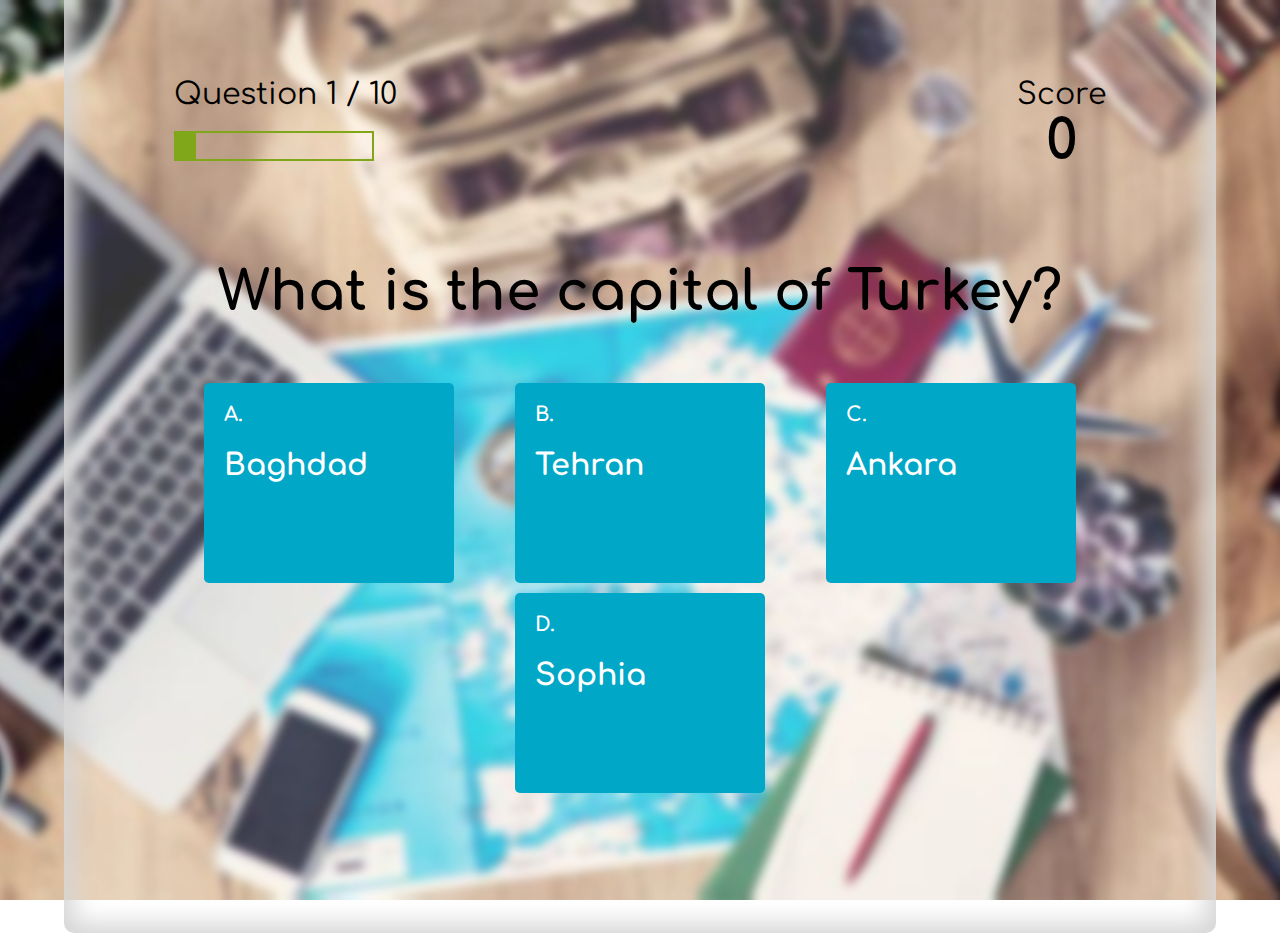
==== capitalsQuiz.html @ 9be76346 "initalcommit" ====
<!DOCTYPE html>
<html lang="en">
<head>
    <meta charset="UTF-8">
    <meta http-equiv="X-UA-Compatible" content="IE=edge">
    <meta name="viewport" content="width=device-width, initial-scale=1.0">
    <link rel="stylesheet" href="quiz.css">
    <link rel="stylesheet" href="styles.css">
    <title>My Quiz App</title>
</head>
<body>



    <div class="container">
        <div class="backgroundQuiz">
        <div id="game" class="justify-center flex-column">
            <div id="hud">
                <div class="hud-item">
                    <p id="progressText" class="hud-prefix">
                        Question
                    </p>
                    <div id="progressBar">
                        <div id="progressBarFull"></div>
                    </div>
                </div>
                <div class="hud-item">
                    <p class="hud-prefix">
                        Score
                    </p>
                    <h1 class="hud-main-text" id="score">
                        0
                    </h1>
                </div>
            </div>





            <h1 id="question">What is the answer to this question</h1>
            
            <div class = "question-container">
                <div class="question-feature">A.
                    <br>
                    <br>
                    <div class="choice-text" data-number="1">Choice </div>
                </div>

                <div class = "question-container">
                <div class="question-feature">B.
                    <br>
                    <br>
                    <div class="choice-text" data-number="2">Choice 2</div>
                </div>
                </div>

                <div class = "question-container">
                <div class="question-feature">C.
                    <br>
                    <br>
                    <div class="choice-text" data-number="3">Choice 3</div>
                </div>
                </div>

                <div class = "question-container">
                <div class="question-feature">D.
                    <br>
                    <br>
                    <div class="choice-text" data-number="4">Choice 4</div>
                </div>
                </div>
            </div>
        </div>
    </div>





    <script src="capitalsQuiz.js"></script>
</body>
</html>
---- quiz.css ----
.question-container {
    list-style: none;
    display: flex;
    flex-flow: row wrap;
    justify-content: space-around;
}

.question-feature {
    background: #00a7c7;
    width: 250px;
    height: 200px;
    margin-top: 10px;
    color: white;
    font-weight: bold;
    font-size: 2rem;
    padding: 20px;
    border-radius: 5px;
}

.choice-text{
    font-size: 3rem;
    width: 100%;
    height: 100%;
}

.choice-text:hover {
    cursor: pointer;
}

#question {
    margin-top: 4rem;
}

.question-feature:hover{
    transform: scale(1.02);
    box-shadow: 0 0.4rem 1.4rem 0 #9bcfe0;
    transition: transform 200ms;
}

/*background for correct or incorrect choices*/
.correct {
    background-image: url(correctImage.png);
    background-size: cover;
}

.incorrect {
    background-image: url(incorrectImage.png);
    background-size: cover;
}






/* Heads up Display */
#hud {
    display:flex;
    justify-content: space-between;
}

/* text for hud */
.hud-prefix {
    text-align: center;
    font-size: 3rem;
}

#progressBar {
    width: 20rem;
    height: 3rem;
    border: 0.2rem solid #80a71a;
    margin-top: 2rem;
    overflow: hidden;
}

#progressBarFull {
    height: 100%;
    background: #80a71a;
    width: 0%;
}
---- styles.css ----
@import url('https://fonts.googleapis.com/css2?family=Comfortaa&display=swap');

* {
    box-sizing: border-box;
    margin: 0;
    padding: 0;
    font-size: 62.5%;
    font-family: 'Comfortaa', cursive;
    
}
.container {
    background-color: #f3e9e7;
    width: 100vw;
    height: 100vh;
    margin: 0 auto;
    display: flex;
    justify-content: center;
    align-items: center;
    padding: 2rem;
    
    background-image: url(travelPhoto.jpg);
    background-position: center;
    background-repeat: no-repeat;
    background-size: cover;
}

.background{
    background: rgb(255, 255, 255, 0.2);
    border-radius: 10px;
    box-shadow: 0px 0px 10px 10px rgb(0,0,0,0.2);
    box-shadow: inset 0 0 25px 10px #d6d6d6;
}

.backgroundQuiz {
    background: rgb(255, 255, 255, 0.2);
    border-radius: 10px;
    height: 90h;
    width: 90vw;
    box-shadow: 0px 0px 10px 10px rgb(0,0,0,0.2);
    box-shadow: inset 0 0 25px 10px #d6d6d6;
    padding: 10px;
    padding-bottom: 40px;
}

h1 {
    font-size: 5.5rem;
    margin-bottom: 5rem;
    text-align: center;
}

h2 {
    font-size: 5rem;
    margin-bottom: 4rem
}

.quiz {
    justify-content: center;
    display: flex;
    flex-direction: column;
    padding: 100px;
}
.home {
    justify-content: center;
    align-items: center;
    display:flex;
    flex-direction: column;
    padding: 100px;
}

.flex-column {
    display:flex;
    flex-direction: column;
    padding: 100px;
}

.flex-center {
    justify-content: center;
    align-items: center;
}

.justify-center {
    justify-content: center;
}

.text-center {
    text-align: center;
}

ul {
    list-style-type: none;
}

li {
    display: inline;
}

.btn{
    font-size: 3.5rem;
    padding: 5rem 2rem;
    margin: 10px;
    width: 30rem;
    text-align: center;
    margin-bottom: 1rem;
    text-decoration: none;
    color: white;
    background: #00a7c7;
    border-radius: 5px;
    display: inline;
}

.endBtn {
    font-size: 3.5rem;
    padding: 2rem 0;
    margin: 10px;
    width: 30rem;
    text-align: center;
    margin-bottom: 1rem;
    text-decoration: none;
    color: white;
    background: #00a7c7;
    border-radius: 5px;
    display: inline;
}

.homeBtn{
    font-size: 3rem;
    padding: 2rem 0;
    width: 30rem;
    text-align: center;
    margin-bottom: 1rem;
    text-decoration: none;
    color: black;
    background: #e76f3d;
    border-radius: 5px;
}

.btn:hover{
    cursor: pointer;
    box-shadow: 0 0.5rem 1.4rem 0 #9bcfe0;
    transition: transform 150ms;
    transform: scale(1.03);
}

.homeBtn:hover{
    cursor: pointer;
    box-shadow: 0 0.5rem 1.4rem 0 #feab6b;
    transition: transform 150ms;
    transform: scale(1.02);
}


/* End Page CSS */
.end {
    width: 100%;
    display: flex;
    flex-direction: column;
    align-items: center;
    max-width: 30rem;
}

#end-text {
    font-size: 3rem;
    text-align: center;
}

.fa-paper-plane {
    font-size: 5rem;
    margin-left: 2rem;
}
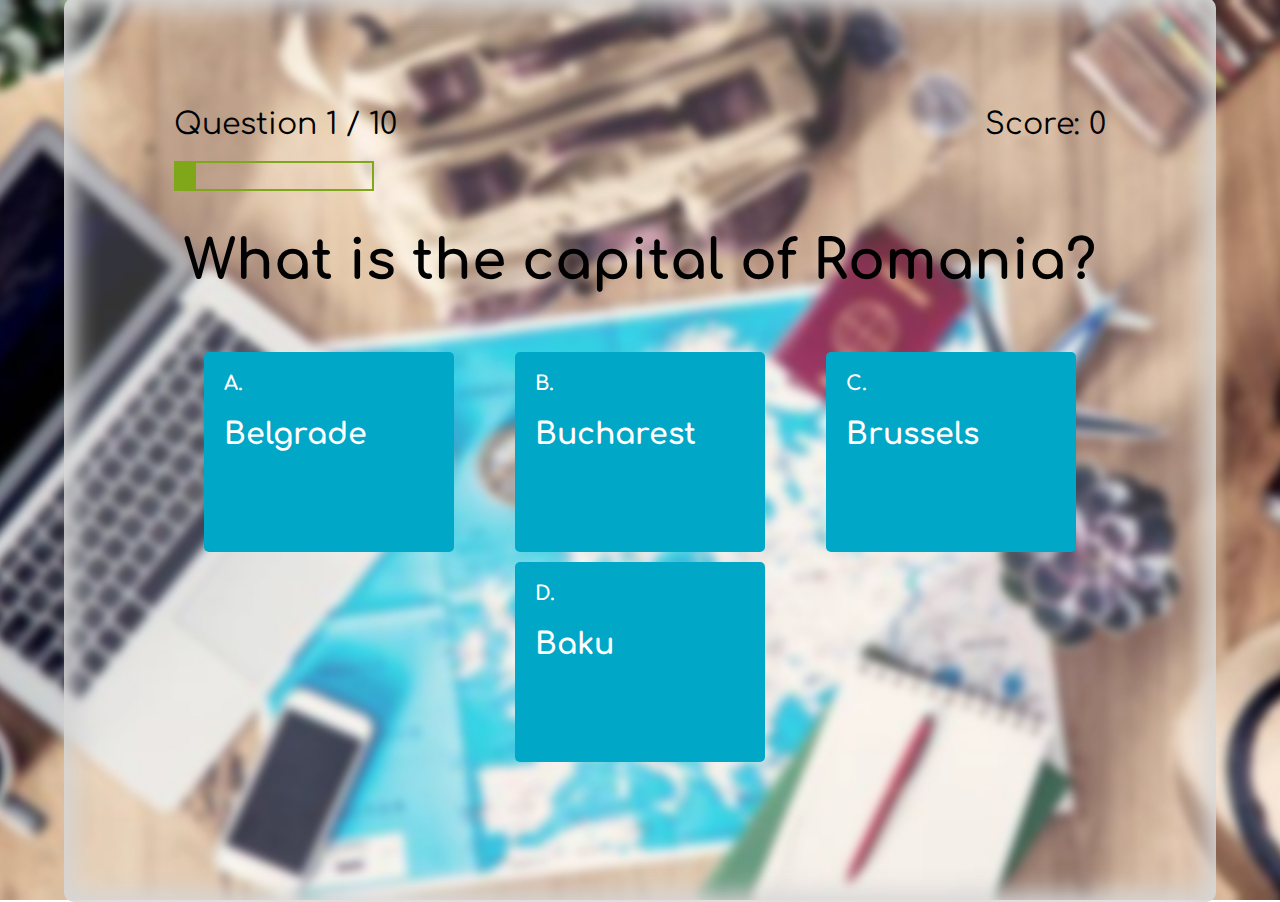
==== commit 84820d6a: "thidcommit" ====
--- a/capitalsQuiz.html
+++ b/capitalsQuiz.html
@@ -25,12 +25,9 @@
                     </div>
                 </div>
                 <div class="hud-item">
-                    <p class="hud-prefix">
-                        Score
+                    <p class="hud-prefix" id="score">
+                        Score: 0
                     </p>
-                    <h1 class="hud-main-text" id="score">
-                        0
-                    </h1>
                 </div>
             </div>
 
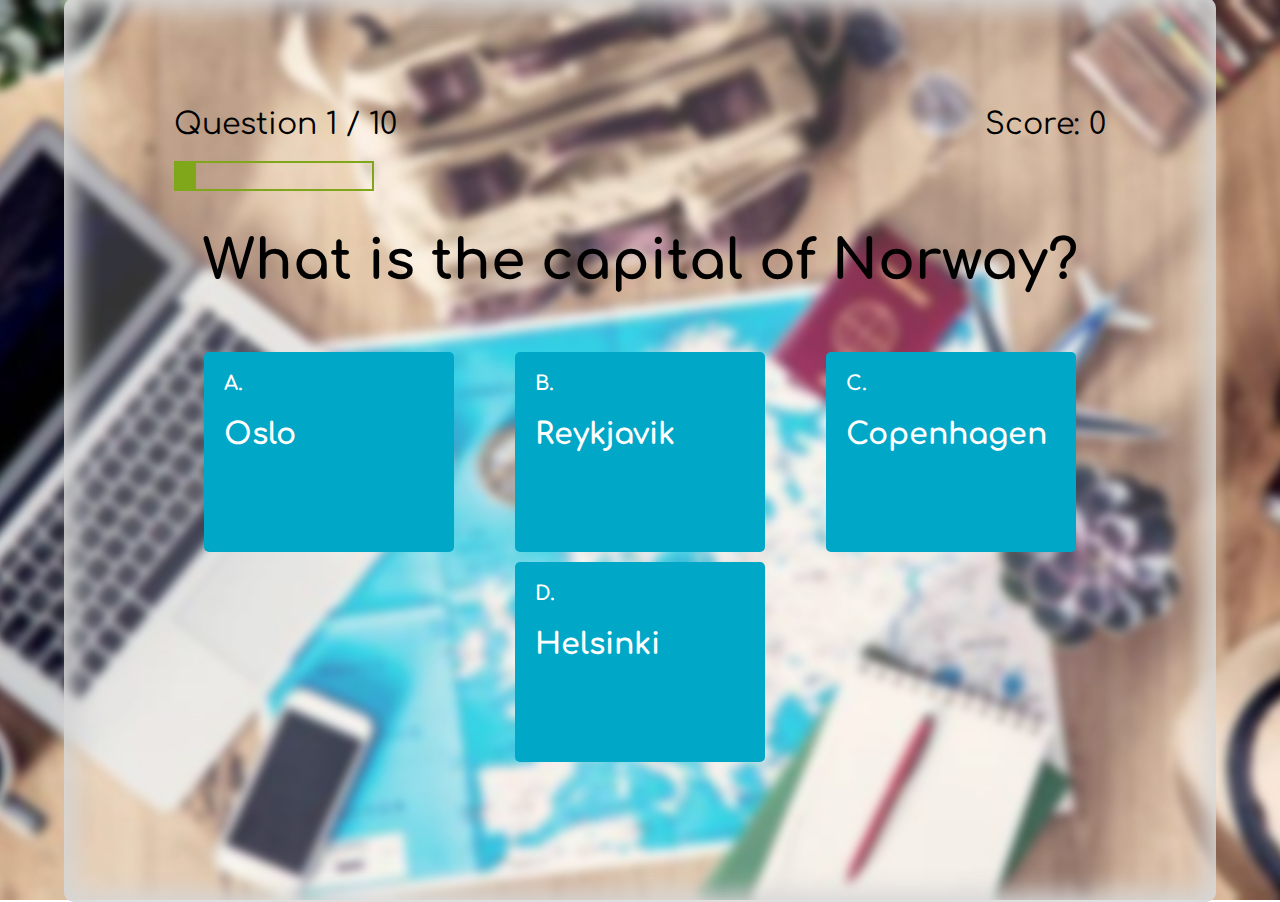
==== commit 618433b3: "fifthcommit" ====
--- a/capitalsQuiz.html
+++ b/capitalsQuiz.html
@@ -14,9 +14,9 @@
 
     <div class="container">
         <div class="backgroundQuiz">
-        <div id="game" class="justify-center flex-column">
+        <div class="quiz">
             <div id="hud">
-                <div class="hud-item">
+                <div class="hud-feature">
                     <p id="progressText" class="hud-prefix">
                         Question
                     </p>
@@ -24,7 +24,7 @@
                         <div id="progressBarFull"></div>
                     </div>
                 </div>
-                <div class="hud-item">
+                <div class="hud-feature">
                     <p class="hud-prefix" id="score">
                         Score: 0
                     </p>
@@ -41,7 +41,7 @@
                 <div class="question-feature">A.
                     <br>
                     <br>
-                    <div class="choice-text" data-number="1">Choice </div>
+                    <div class="choice-text" data-number="1">Choice 1</div>
                 </div>
 
                 <div class = "question-container">
--- a/styles.css
+++ b/styles.css
@@ -67,23 +67,12 @@
     padding: 100px;
 }
 
-.flex-column {
+#end {
+    justify-content: center;
+    align-items: center;
     display:flex;
     flex-direction: column;
     padding: 100px;
-}
-
-.flex-center {
-    justify-content: center;
-    align-items: center;
-}
-
-.justify-center {
-    justify-content: center;
-}
-
-.text-center {
-    text-align: center;
 }
 
 ul {
